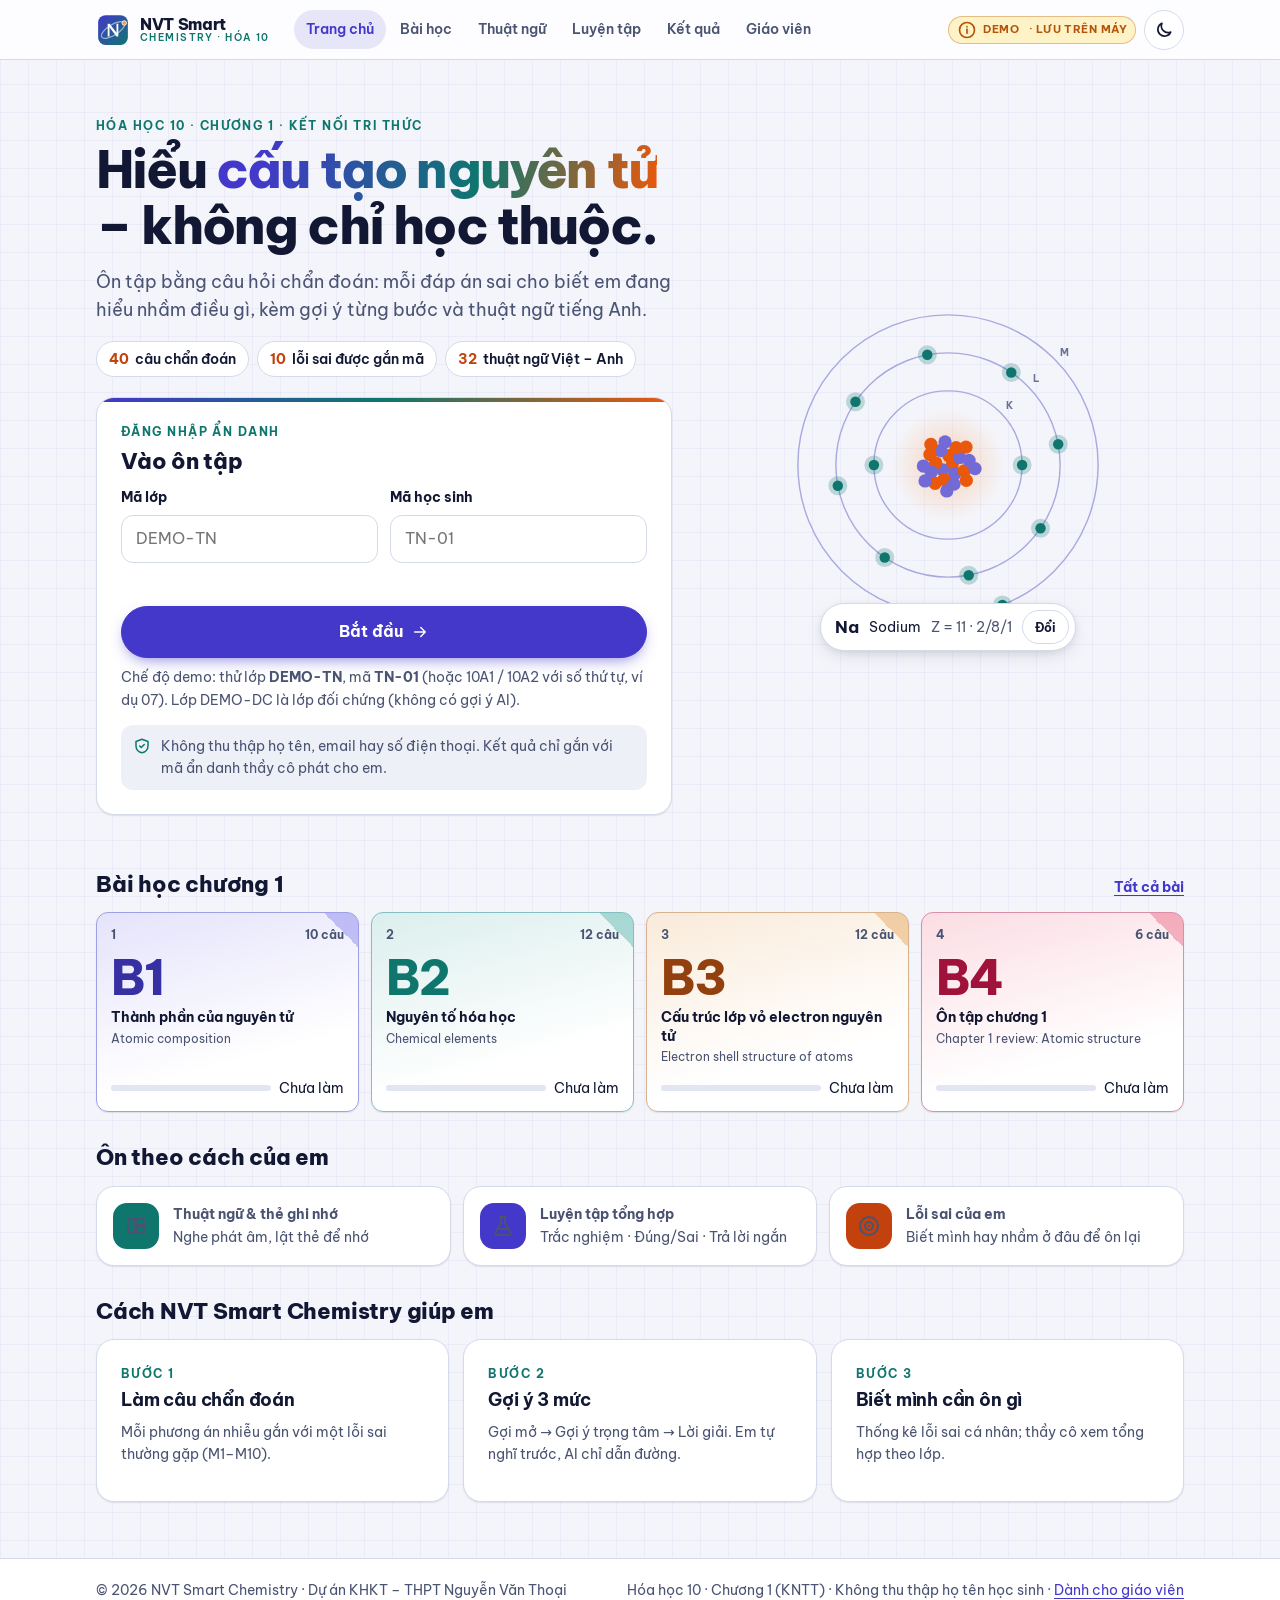
==== web/index.html @ c44a18d3 "Khởi tạo dự án NVT Smart Chemistry - Kế hoạch nghiên cứu KHKT (Markdown + Word) - Tài liệu quản lý d" ====
<!doctype html>
<html lang="vi">
<head>
  <meta charset="utf-8">
  <meta name="viewport" content="width=device-width, initial-scale=1, viewport-fit=cover">
  <title>NVT Smart Chemistry – Ôn tập Hóa 10: Cấu tạo nguyên tử</title>
  <meta name="description" content="Ôn tập Hóa học 10, Chương 1 Cấu tạo nguyên tử (KNTT) với câu hỏi chẩn đoán lỗi sai, thuật ngữ Việt–Anh và gợi ý AI 3 mức.">
  <meta name="theme-color" content="#4338CA">
  <link rel="icon" href="assets/favicon.svg" type="image/svg+xml">
  <link rel="preconnect" href="https://fonts.googleapis.com">
  <link rel="preconnect" href="https://fonts.gstatic.com" crossorigin>
  <link rel="stylesheet" href="https://fonts.googleapis.com/css2?family=Be+Vietnam+Pro:ital,wght@0,400;0,500;0,600;0,700;0,800;1,400&display=swap">
  <link rel="stylesheet" href="css/style.css">
  <script>try{var t=localStorage.getItem('nvt.theme');if(t==='light'||t==='dark')document.documentElement.dataset.theme=t}catch(e){}</script>
  <script type="module" src="js/pages/home.js"></script>
</head>
<body>
  <main id="main" tabindex="-1">
    <div class="container" id="app" aria-live="polite">
      <div class="skeleton" aria-hidden="true"></div>
    </div>
  </main>
  <noscript><div class="container"><p>Trang web cần bật JavaScript để hoạt động.</p></div></noscript>
</body>
</html>
---- web/css/style.css ----
/* =========================================================
   NVT Smart Chemistry — design system (tokens + components)
   Mobile-first. Light + dark (prefers-color-scheme + manual toggle).
   Xem docs/design/DESIGN_SYSTEM.md
   ========================================================= */

/* ---------- 1. Tokens ---------- */
:root {
  color-scheme: light;
  /* neutrals */
  --bg: #F4F5FB;
  --bg-grid: rgba(67, 56, 202, 0.05);
  --surface: #FFFFFF;
  --surface-2: #EEF0F8;
  --surface-3: #E2E6F3;
  --border: #D5DAEA;
  --text: #121833;
  --text-muted: #4A5372;
  --text-faint: #6B7391;

  /* brand */
  --primary: #4338CA;        /* indigo – nút chính */
  --primary-hover: #3730A3;
  --on-primary: #FFFFFF;
  --link: #4338CA;
  --teal: #0F766E;           /* phụ – khoa học, “phòng thí nghiệm” */
  --teal-soft: #CCFBF1;
  --accent: #EA580C;         /* điểm nhấn ấm – trang trí */
  --accent-ink: #C2410C;
  --accent-soft: #FFEDD5;

  /* semantic */
  --success: #15803D;
  --success-soft: #DCFCE7;
  --error: #B42318;
  --error-soft: #FEE4E2;
  --warning: #B45309;
  --warning-soft: #FEF3C7;

  /* lesson "groups" (giống nhóm nguyên tố trong bảng tuần hoàn) */
  --g-B1: #4F46E5; --g-B1-ink: #3730A3;
  --g-B2: #0D9488; --g-B2-ink: #0F766E;
  --g-B3: #D97706; --g-B3-ink: #92400E;
  --g-B4: #E11D48; --g-B4-ink: #9F1239;

  /* misconception badge lightness (hue đặt theo từng mã) */
  --mb-ink-l: 28%;  --mb-bg-l: 95%;  --mb-bd-l: 78%;  --mb-sat: 70%;

  /* shape + depth */
  --r-sm: 8px; --r-md: 12px; --r-lg: 18px; --r-xl: 26px;
  --shadow-1: 0 1px 2px rgba(18, 24, 51, .06), 0 1px 1px rgba(18, 24, 51, .04);
  --shadow-2: 0 6px 20px -6px rgba(18, 24, 51, .18), 0 2px 6px rgba(18, 24, 51, .06);
  --shadow-3: 0 18px 50px -12px rgba(30, 27, 110, .30);
  --focus: 0 0 0 3px var(--surface), 0 0 0 5px #6366F1;

  /* type */
  --font: "Be Vietnam Pro", system-ui, -apple-system, "Segoe UI", Roboto, sans-serif;
  --fs-xs: .75rem; --fs-sm: .875rem; --fs-md: 1rem; --fs-lg: 1.125rem;
  --fs-xl: 1.375rem; --fs-2xl: 1.75rem; --fs-3xl: clamp(2rem, 6vw, 3.25rem);

  --ease: cubic-bezier(.2, .8, .2, 1);
  --header-h: 60px;
  --tabbar-h: 64px;
}

/* dark tokens: áp dụng khi hệ điều hành ở chế độ tối (trừ khi người dùng chọn sáng) */
@media (prefers-color-scheme: dark) {
  :root:not([data-theme="light"]) {
    color-scheme: dark;
    --bg: #0A0F1F; --bg-grid: rgba(165, 180, 252, 0.045);
    --surface: #121A30; --surface-2: #1A2340; --surface-3: #243052; --border: #2C3860;
    --text: #E8EBF7; --text-muted: #A7B0CC; --text-faint: #8891AF;
    --primary: #4F46E5; --primary-hover: #6366F1; --on-primary: #FFFFFF; --link: #A5B4FC;
    --teal: #2DD4BF; --teal-soft: #113A3A;
    --accent: #FB923C; --accent-ink: #FDBA74; --accent-soft: #3A2414;
    --success: #4ADE80; --success-soft: #0F2E1C;
    --error: #F87171; --error-soft: #3B1518;
    --warning: #FBBF24; --warning-soft: #33270B;
    --g-B1: #818CF8; --g-B1-ink: #C7D2FE;
    --g-B2: #2DD4BF; --g-B2-ink: #99F6E4;
    --g-B3: #FBBF24; --g-B3-ink: #FDE68A;
    --g-B4: #FB7185; --g-B4-ink: #FECDD3;
    --mb-ink-l: 80%; --mb-bg-l: 17%; --mb-bd-l: 38%; --mb-sat: 60%;
    --shadow-1: 0 1px 2px rgba(0, 0, 0, .4);
    --shadow-2: 0 8px 24px -8px rgba(0, 0, 0, .6);
    --shadow-3: 0 20px 60px -16px rgba(0, 0, 0, .7);
    --focus: 0 0 0 3px var(--bg), 0 0 0 5px #A5B4FC;
  }
}
:root[data-theme="dark"] {
  color-scheme: dark;
  --bg: #0A0F1F; --bg-grid: rgba(165, 180, 252, 0.045);
  --surface: #121A30; --surface-2: #1A2340; --surface-3: #243052; --border: #2C3860;
  --text: #E8EBF7; --text-muted: #A7B0CC; --text-faint: #8891AF;
  --primary: #4F46E5; --primary-hover: #6366F1; --on-primary: #FFFFFF; --link: #A5B4FC;
  --teal: #2DD4BF; --teal-soft: #113A3A;
  --accent: #FB923C; --accent-ink: #FDBA74; --accent-soft: #3A2414;
  --success: #4ADE80; --success-soft: #0F2E1C;
  --error: #F87171; --error-soft: #3B1518;
  --warning: #FBBF24; --warning-soft: #33270B;
  --g-B1: #818CF8; --g-B1-ink: #C7D2FE;
  --g-B2: #2DD4BF; --g-B2-ink: #99F6E4;
  --g-B3: #FBBF24; --g-B3-ink: #FDE68A;
  --g-B4: #FB7185; --g-B4-ink: #FECDD3;
  --mb-ink-l: 80%; --mb-bg-l: 17%; --mb-bd-l: 38%; --mb-sat: 60%;
  --shadow-1: 0 1px 2px rgba(0, 0, 0, .4);
  --shadow-2: 0 8px 24px -8px rgba(0, 0, 0, .6);
  --shadow-3: 0 20px 60px -16px rgba(0, 0, 0, .7);
  --focus: 0 0 0 3px var(--bg), 0 0 0 5px #A5B4FC;
}

/* ---------- 2. Base ---------- */
*, *::before, *::after { box-sizing: border-box; }
html { -webkit-text-size-adjust: 100%; scroll-behavior: smooth; }
body {
  margin: 0; font-family: var(--font); font-size: var(--fs-md); line-height: 1.6;
  color: var(--text); background-color: var(--bg);
  background-image:
    linear-gradient(var(--bg-grid) 1px, transparent 1px),
    linear-gradient(90deg, var(--bg-grid) 1px, transparent 1px);
  background-size: 28px 28px;
  min-height: 100vh; display: flex; flex-direction: column;
  padding-bottom: calc(var(--tabbar-h) + env(safe-area-inset-bottom));
}
@media (min-width: 1024px) { body { padding-bottom: 0; } }
img, svg { max-width: 100%; }
.ic { width: 20px; height: 20px; flex: none; vertical-align: -4px; }
.card-title > .ic { color: var(--g-ink, var(--teal)); width: 24px; height: 24px; }
.badge .ic { width: 14px; height: 14px; vertical-align: -2px; }
a { color: var(--link); text-underline-offset: 3px; }
h1, h2, h3, h4 { line-height: 1.25; margin: 0 0 .5em; letter-spacing: -.01em; }
h1 { font-size: var(--fs-2xl); font-weight: 800; }
h2 { font-size: var(--fs-xl); font-weight: 750; }
h3 { font-size: var(--fs-lg); font-weight: 700; }
p { margin: 0 0 .8em; }
small, .small { font-size: var(--fs-sm); }
.muted { color: var(--text-muted); }
.num, .tabular { font-variant-numeric: tabular-nums; }
:focus { outline: none; }
:focus-visible { box-shadow: var(--focus); border-radius: var(--r-sm); }
.sr-only { position: absolute !important; width: 1px; height: 1px; padding: 0; margin: -1px; overflow: hidden; clip: rect(0 0 0 0); white-space: nowrap; border: 0; }
.skip-link { position: absolute; left: 12px; top: -60px; z-index: 100; background: var(--primary); color: var(--on-primary); padding: 8px 14px; border-radius: var(--r-sm); }
.skip-link:focus { top: 10px; }
sup, sub { line-height: 0; font-size: .72em; }

.container { width: 100%; max-width: 1120px; margin: 0 auto; padding: 0 16px; }
main { flex: 1; padding: 20px 0 40px; }
@media (min-width: 860px) { main { padding: 32px 0 56px; } }
.stack > * + * { margin-top: 16px; }
.row { display: flex; gap: 12px; flex-wrap: wrap; align-items: center; }
.spacer { flex: 1; }
.grid { display: grid; gap: 14px; }
.grid-2 { grid-template-columns: 1fr; }
@media (min-width: 720px) { .grid-2 { grid-template-columns: 1fr 1fr; } }

/* ---------- 3. Header / nav ---------- */
.site-header {
  position: sticky; top: 0; z-index: 40; height: var(--header-h);
  background: color-mix(in srgb, var(--surface) 82%, transparent);
  backdrop-filter: saturate(1.4) blur(12px); -webkit-backdrop-filter: saturate(1.4) blur(12px);
  border-bottom: 1px solid var(--border);
}
.site-header .container { height: 100%; display: flex; align-items: center; gap: 12px; }
.brand { display: flex; align-items: center; gap: 10px; text-decoration: none; color: var(--text); font-weight: 800; letter-spacing: -.02em; }
.brand svg { width: 34px; height: 34px; flex: none; }
.brand__name { font-size: 1.02rem; line-height: 1.05; }
.brand__name span { display: block; font-size: .64rem; font-weight: 600; letter-spacing: .14em; text-transform: uppercase; color: var(--teal); }
.nav-desktop { display: none; gap: 2px; margin-left: 12px; }
.nav-desktop a { text-decoration: none; color: var(--text-muted); font-weight: 600; font-size: var(--fs-sm); padding: 8px 12px; border-radius: 999px; }
.nav-desktop a:hover { color: var(--text); background: var(--surface-2); }
.nav-desktop a[aria-current="page"] { color: var(--primary); background: color-mix(in srgb, var(--primary) 12%, transparent); }
:root[data-theme="dark"] .nav-desktop a[aria-current="page"] { color: var(--link); }
@media (prefers-color-scheme: dark) { :root:not([data-theme="light"]) .nav-desktop a[aria-current="page"] { color: var(--link); } }
@media (min-width: 1024px) { .nav-desktop { display: flex; } }
.nav-desktop a, .user-pill, .brand__name { white-space: nowrap; }
.header-actions { margin-left: auto; display: flex; align-items: center; gap: 8px; }
.user-pill { display: inline-flex; align-items: center; gap: 6px; font-size: var(--fs-sm); font-weight: 700; padding: 4px 4px 4px 12px; border-radius: 999px; background: var(--surface-2); border: 1px solid var(--border); font-variant-numeric: tabular-nums; }
.user-pill button { border: 0; background: var(--surface); color: var(--text-muted); border-radius: 999px; padding: 4px 10px; font: inherit; font-weight: 600; font-size: var(--fs-xs); cursor: pointer; }
.user-pill button:hover { color: var(--error); }
.icon-btn { width: 40px; height: 40px; display: inline-grid; place-items: center; border-radius: 999px; border: 1px solid var(--border); background: var(--surface); color: var(--text); cursor: pointer; }
.icon-btn:hover { background: var(--surface-2); }
.icon-btn svg { width: 20px; height: 20px; }

.tabbar {
  position: fixed; left: 0; right: 0; bottom: 0; z-index: 40;
  height: calc(var(--tabbar-h) + env(safe-area-inset-bottom)); padding-bottom: env(safe-area-inset-bottom);
  display: grid; grid-template-columns: repeat(5, 1fr);
  background: color-mix(in srgb, var(--surface) 92%, transparent);
  backdrop-filter: blur(12px); -webkit-backdrop-filter: blur(12px);
  border-top: 1px solid var(--border);
}
.tabbar a { display: flex; flex-direction: column; align-items: center; justify-content: center; gap: 2px; text-decoration: none; color: var(--text-muted); font-size: .68rem; font-weight: 600; }
.tabbar a svg { width: 22px; height: 22px; }
.tabbar a[aria-current="page"] { color: var(--link); }
.tabbar a[aria-current="page"] svg { transform: translateY(-1px); }
@media (min-width: 1024px) { .tabbar { display: none; } }

.demo-ribbon { display: inline-flex; align-items: center; gap: 6px; font-size: .7rem; font-weight: 700; letter-spacing: .04em; text-transform: uppercase; color: var(--warning); background: var(--warning-soft); border: 1px solid color-mix(in srgb, var(--warning) 35%, transparent); padding: 3px 8px; border-radius: 999px; white-space: nowrap; }
@media (max-width: 480px) { .demo-ribbon .long { display: none; } }
@media (max-width: 420px) { .brand__name { display: none; } .header-actions { gap: 6px; } }

.site-footer { border-top: 1px solid var(--border); padding: 20px 0; color: var(--text-muted); font-size: var(--fs-sm); background: var(--surface); }
.site-footer .container { display: flex; flex-wrap: wrap; gap: 8px 20px; justify-content: space-between; }

/* ---------- 4. Buttons, inputs ---------- */
.btn {
  --btn-bg: var(--surface); --btn-fg: var(--text); --btn-bd: var(--border);
  display: inline-flex; align-items: center; justify-content: center; gap: 8px;
  min-height: 44px; padding: 10px 18px; border-radius: 999px; border: 1.5px solid var(--btn-bd);
  background: var(--btn-bg); color: var(--btn-fg); font: inherit; font-weight: 700; font-size: var(--fs-sm);
  text-decoration: none; cursor: pointer; transition: transform .15s var(--ease), background .15s, box-shadow .15s;
  white-space: nowrap;
}
.btn:hover { background: var(--surface-2); }
.btn:active { transform: translateY(1px) scale(.99); }
.btn[disabled], .btn[aria-disabled="true"] { opacity: .5; cursor: not-allowed; transform: none; }
.btn svg { width: 18px; height: 18px; }
.btn-primary { --btn-bg: var(--primary); --btn-fg: var(--on-primary); --btn-bd: var(--primary); box-shadow: 0 6px 16px -6px color-mix(in srgb, var(--primary) 70%, transparent); }
.btn-primary:hover { background: var(--primary-hover); border-color: var(--primary-hover); }
.btn-ghost { --btn-bg: transparent; --btn-bd: transparent; color: var(--link); }
.btn-ghost:hover { background: var(--surface-2); }
.btn-lg { min-height: 52px; padding: 12px 24px; font-size: var(--fs-md); }
.btn-sm { min-height: 34px; padding: 6px 12px; font-size: var(--fs-xs); }
.btn-block { width: 100%; }

.field { display: flex; flex-direction: column; gap: 6px; }
.field label { font-weight: 700; font-size: var(--fs-sm); }
.field .hint { font-size: var(--fs-xs); color: var(--text-muted); }
.input, select.input {
  min-height: 48px; padding: 10px 14px; border-radius: var(--r-md); border: 1.5px solid var(--border);
  background: var(--surface); color: var(--text); font: inherit; font-size: var(--fs-md); width: 100%;
  transition: border-color .15s, box-shadow .15s;
}
.input:focus-visible { border-color: #6366F1; box-shadow: 0 0 0 4px color-mix(in srgb, #6366F1 22%, transparent); border-radius: var(--r-md); }
.input[aria-invalid="true"] { border-color: var(--error); }
.form-error { color: var(--error); font-size: var(--fs-sm); font-weight: 600; min-height: 1.4em; margin: 0; }

/* ---------- 5. Cards, chips, badges ---------- */
.card { background: var(--surface); border: 1px solid var(--border); border-radius: var(--r-lg); padding: 18px; box-shadow: var(--shadow-1); }
@media (min-width: 720px) { .card { padding: 24px; } }
.card-title { display: flex; align-items: center; gap: 10px; margin-bottom: 12px; }
.card-title h2, .card-title h3 { margin: 0; }
.eyebrow { font-size: var(--fs-xs); font-weight: 700; letter-spacing: .12em; text-transform: uppercase; color: var(--teal); margin: 0 0 6px; }
.section-head { display: flex; align-items: end; gap: 12px; margin: 32px 0 14px; flex-wrap: wrap; }
.section-head h2 { margin: 0; }
.section-head .spacer + a { font-weight: 700; font-size: var(--fs-sm); }

.badge { display: inline-flex; align-items: center; gap: 4px; font-size: var(--fs-xs); font-weight: 700; padding: 3px 9px; border-radius: 999px; background: var(--surface-2); color: var(--text-muted); border: 1px solid var(--border); white-space: nowrap; line-height: 1.4; }
.badge-unreviewed { background: var(--warning-soft); color: var(--warning); border-color: color-mix(in srgb, var(--warning) 40%, transparent); }
.badge-demo { background: var(--warning-soft); color: var(--warning); border-color: color-mix(in srgb, var(--warning) 40%, transparent); }
.badge-ai { background: var(--accent-soft); color: var(--accent-ink); border-color: color-mix(in srgb, var(--accent) 35%, transparent); }
.badge-level { background: var(--teal-soft); color: var(--teal); border-color: color-mix(in srgb, var(--teal) 35%, transparent); }
:root[data-theme="dark"] .badge-level { color: var(--teal); }

/* English term chip */
.term-chip {
  display: inline-flex; align-items: center; gap: 6px; vertical-align: baseline;
  font: inherit; font-size: .88em; font-weight: 600; line-height: 1.3;
  padding: 2px 10px 2px 4px; margin: 2px 2px; border-radius: 999px; cursor: pointer;
  color: var(--text); background: var(--surface); border: 1.5px solid color-mix(in srgb, var(--teal) 45%, var(--border));
  transition: background .15s, transform .15s var(--ease);
}
.term-chip::before { content: "EN"; font-size: .62rem; font-weight: 800; letter-spacing: .06em; color: var(--surface); background: var(--teal); border-radius: 999px; padding: 2px 6px; }
.term-chip:hover { background: var(--teal-soft); transform: translateY(-1px); }
.term-chip[aria-expanded="true"] { background: var(--teal-soft); }
.term-row { display: flex; flex-wrap: wrap; gap: 4px; margin-top: 8px; }

/* term popover */
.popover {
  position: absolute; z-index: 60; width: min(340px, calc(100vw - 32px));
  background: var(--surface); color: var(--text); border: 1px solid var(--border); border-radius: var(--r-lg);
  box-shadow: var(--shadow-3); padding: 16px; animation: pop-in .18s var(--ease);
}
.popover__head { display: flex; align-items: flex-start; gap: 12px; }
.popover__sym { flex: none; width: 52px; height: 52px; border-radius: 10px; display: grid; place-items: center; font-weight: 800; font-size: 1.3rem; color: var(--g-ink, var(--teal)); background: color-mix(in srgb, var(--g, var(--teal)) 14%, var(--surface)); border: 1.5px solid color-mix(in srgb, var(--g, var(--teal)) 45%, transparent); }
.popover__en { font-size: var(--fs-lg); font-weight: 800; margin: 0; line-height: 1.2; }
.popover__ipa { color: var(--text-muted); font-size: var(--fs-sm); font-family: "Segoe UI", "Lucida Sans Unicode", "DejaVu Sans", var(--font); }
.popover__vi { font-weight: 700; color: var(--teal); }
.popover__def { font-size: var(--fs-sm); margin: 10px 0 6px; }
.popover__ex { font-size: var(--fs-sm); color: var(--text-muted); border-left: 3px solid var(--teal); padding-left: 10px; margin: 8px 0 0; }
.popover__close { position: absolute; top: 8px; right: 8px; }
.speak-row { display: flex; gap: 6px; margin-top: 12px; flex-wrap: wrap; }
@keyframes pop-in { from { opacity: 0; transform: translateY(4px) scale(.98); } }

/* misconception badge — màu theo mã (hue) */
.mbadge {
  --h: 230;
  display: inline-flex; align-items: center; gap: 6px; font-size: var(--fs-xs); font-weight: 700; line-height: 1.3;
  padding: 3px 10px 3px 3px; border-radius: 999px;
  color: hsl(var(--h) var(--mb-sat) var(--mb-ink-l));
  background: hsl(var(--h) var(--mb-sat) var(--mb-bg-l));
  border: 1.5px solid hsl(var(--h) var(--mb-sat) var(--mb-bd-l));
}
.mbadge__code { display: inline-grid; place-items: center; min-width: 30px; height: 22px; padding: 0 6px; border-radius: 999px; color: #fff; background: hsl(var(--h) 65% 38%); font-variant-numeric: tabular-nums; }
.mbadge--lg { font-size: var(--fs-sm); padding: 4px 12px 4px 4px; }

/* ---------- 6. Element tile (signature) ---------- */
.tile-grid { display: grid; gap: 12px; grid-template-columns: repeat(2, minmax(0, 1fr)); }
@media (min-width: 600px) { .tile-grid { grid-template-columns: repeat(3, minmax(0, 1fr)); } }
@media (min-width: 900px) { .tile-grid { grid-template-columns: repeat(4, minmax(0, 1fr)); } }
.tile-grid--terms { grid-template-columns: repeat(2, minmax(0, 1fr)); }
@media (min-width: 560px) { .tile-grid--terms { grid-template-columns: repeat(3, minmax(0, 1fr)); } }
@media (min-width: 800px) { .tile-grid--terms { grid-template-columns: repeat(4, minmax(0, 1fr)); } }
@media (min-width: 1040px) { .tile-grid--terms { grid-template-columns: repeat(5, minmax(0, 1fr)); } }

.etile {
  --g: var(--g-B1); --g-ink: var(--g-B1-ink);
  position: relative; display: flex; flex-direction: column; min-height: 168px; padding: 12px 14px;
  border-radius: var(--r-md); text-decoration: none; color: var(--text); text-align: left;
  background: linear-gradient(165deg, color-mix(in srgb, var(--g) 15%, var(--surface)) 0%, var(--surface) 70%);
  border: 1.5px solid color-mix(in srgb, var(--g) 40%, var(--border));
  box-shadow: var(--shadow-1); font: inherit; cursor: pointer; overflow: hidden;
  transition: transform .2s var(--ease), box-shadow .2s var(--ease), border-color .2s;
}
.etile::after { /* góc gấp kiểu thẻ nguyên tố */
  content: ""; position: absolute; right: 0; top: 0; width: 34px; height: 34px;
  background: linear-gradient(225deg, color-mix(in srgb, var(--g) 30%, transparent) 50%, transparent 50%);
}
.etile:hover { transform: translateY(-3px); box-shadow: var(--shadow-2); border-color: var(--g); }
.etile__top { display: flex; justify-content: space-between; align-items: baseline; font-size: var(--fs-xs); font-weight: 700; color: var(--text-muted); font-variant-numeric: tabular-nums; position: relative; z-index: 1; }
.etile__sym { font-size: 2.6rem; font-weight: 800; letter-spacing: -.04em; line-height: 1; margin: 10px 0 6px; color: var(--g-ink); }
.etile__name { font-weight: 700; line-height: 1.3; font-size: var(--fs-sm); }
.etile__sub { font-size: var(--fs-xs); color: var(--text-muted); margin-top: 2px; }
.etile__foot { margin-top: auto; padding-top: 10px; display: flex; align-items: center; gap: 8px; }
.etile--lesson { min-height: 200px; }
.etile--lesson .etile__sym { font-size: 3rem; }
.etile--term { min-height: 150px; }
.etile--term .etile__sym { font-size: 2.1rem; }
.etile--locked { opacity: .6; }
.etile[data-lesson="B1"] { --g: var(--g-B1); --g-ink: var(--g-B1-ink); }
.etile[data-lesson="B2"], [data-lesson="B2"] { --g: var(--g-B2); --g-ink: var(--g-B2-ink); }
.etile[data-lesson="B3"], [data-lesson="B3"] { --g: var(--g-B3); --g-ink: var(--g-B3-ink); }
.etile[data-lesson="B4"], [data-lesson="B4"] { --g: var(--g-B4); --g-ink: var(--g-B4-ink); }
[data-lesson="B1"] { --g: var(--g-B1); --g-ink: var(--g-B1-ink); }
.mini-bar { flex: 1; height: 6px; border-radius: 99px; background: var(--surface-3); overflow: hidden; }
.mini-bar > i { display: block; height: 100%; background: var(--g, var(--primary)); border-radius: inherit; transition: width .6s var(--ease); }

/* ---------- 7. Progress ring ---------- */
.ring { --size: 56px; --stroke: 6; position: relative; width: var(--size); height: var(--size); flex: none; }
.ring svg { width: 100%; height: 100%; transform: rotate(-90deg); }
.ring .ring__track { stroke: var(--surface-3); }
.ring .ring__val { stroke: var(--g, var(--primary)); stroke-linecap: round; transition: stroke-dashoffset .9s var(--ease); }
.ring__label { position: absolute; inset: 0; display: grid; place-items: center; font-weight: 800; font-size: calc(var(--size) * .24); font-variant-numeric: tabular-nums; }
.ring--lg { --size: 132px; }
.ring--lg .ring__label { font-size: 1.8rem; }

/* ---------- 8. Hero + atom ---------- */
.hero { display: grid; gap: 24px; align-items: center; padding: 8px 0 8px; }
.hero > * { min-width: 0; } /* không để nội dung dài kéo giãn cột lưới gây tràn ngang trên điện thoại */
@media (max-width: 480px) { .btn { white-space: normal; text-align: center; } }
@media (min-width: 900px) { .hero { grid-template-columns: 1.1fr .9fr; gap: 40px; padding: 24px 0; } }
.hero h1 { font-size: var(--fs-3xl); line-height: 1.08; letter-spacing: -.035em; margin-bottom: 14px; }
.hero h1 .grad { background: linear-gradient(100deg, var(--primary) 10%, var(--teal) 60%, var(--accent) 100%); -webkit-background-clip: text; background-clip: text; color: transparent; }
:root[data-theme="dark"] .hero h1 .grad { background-image: linear-gradient(100deg, #A5B4FC 10%, #5EEAD4 60%, #FDBA74 100%); }
@media (prefers-color-scheme: dark) { :root:not([data-theme="light"]) .hero h1 .grad { background-image: linear-gradient(100deg, #A5B4FC 10%, #5EEAD4 60%, #FDBA74 100%); } }
.hero__lead { font-size: var(--fs-lg); color: var(--text-muted); max-width: 36em; }
.hero__pills { display: flex; flex-wrap: wrap; gap: 8px; margin: 16px 0 20px; }
.hero__pill { display: inline-flex; align-items: center; gap: 6px; font-size: var(--fs-sm); font-weight: 600; padding: 6px 12px; border-radius: 999px; background: var(--surface); border: 1px solid var(--border); }
.hero__pill b { color: var(--accent-ink); }

.atom-stage { position: relative; display: grid; place-items: center; }
.atom-svg { width: min(100%, 380px); height: auto; overflow: visible; cursor: pointer; }
.atom-svg .shell { fill: none; stroke: color-mix(in srgb, var(--primary) 30%, var(--border)); stroke-width: 1.5; }
.atom-svg .shell-label { fill: var(--text-faint); font-size: 10px; font-weight: 700; font-family: var(--font); }
.atom-svg .electron { fill: var(--teal); }
.atom-svg .electron-glow { fill: var(--teal); opacity: .25; }
.atom-svg .proton { fill: var(--accent); }
.atom-svg .neutron { fill: color-mix(in srgb, var(--primary) 75%, var(--surface)); }
.atom-svg .halo { fill: url(#atomHalo); }
.atom-svg .spin { transform-box: view-box; transform-origin: 200px 200px; animation: spin linear infinite; }
.atom-svg .nucleus { transform-box: view-box; transform-origin: 200px 200px; animation: breathe 3.2s ease-in-out infinite; }
@keyframes spin { to { transform: rotate(360deg); } }
@keyframes breathe { 50% { transform: scale(1.06); } }
.atom-caption { position: absolute; bottom: 4px; left: 50%; transform: translateX(-50%); display: flex; gap: 10px; align-items: center; background: var(--surface); border: 1px solid var(--border); border-radius: 999px; padding: 6px 6px 6px 14px; box-shadow: var(--shadow-2); font-size: var(--fs-sm); white-space: nowrap; }
.atom-caption b { font-size: 1.05rem; }
.atom-caption .num { color: var(--text-muted); }

/* login card */
.login-card { position: relative; overflow: hidden; }
.login-card::before { content: ""; position: absolute; inset: 0 0 auto 0; height: 4px; background: linear-gradient(90deg, var(--primary), var(--teal), var(--accent)); }
.login-grid { display: grid; gap: 12px; grid-template-columns: 1fr 1fr; }
.login-grid .btn { grid-column: 1 / -1; }
.privacy-note { display: flex; gap: 10px; align-items: flex-start; font-size: var(--fs-sm); color: var(--text-muted); background: var(--surface-2); border-radius: var(--r-md); padding: 10px 12px; margin-top: 14px; }
.privacy-note svg { flex: none; width: 18px; height: 18px; color: var(--teal); margin-top: 2px; }

.quick-links { display: grid; gap: 12px; grid-template-columns: 1fr; }
@media (min-width: 640px) { .quick-links { grid-template-columns: repeat(3, 1fr); } }
.qlink { display: flex; gap: 14px; align-items: center; padding: 16px; border-radius: var(--r-lg); background: var(--surface); border: 1px solid var(--border); text-decoration: none; color: var(--text); box-shadow: var(--shadow-1); transition: transform .2s var(--ease), box-shadow .2s; }
.qlink:hover { transform: translateY(-2px); box-shadow: var(--shadow-2); }
.qlink__icon { width: 46px; height: 46px; border-radius: 14px; display: grid; place-items: center; flex: none; color: #fff; }
.qlink__icon svg { width: 24px; height: 24px; }
.qlink b { display: block; }
.qlink span { font-size: var(--fs-sm); color: var(--text-muted); }

/* ---------- 9. Lesson page ---------- */
.lesson-hero { display: flex; gap: 18px; align-items: center; margin-bottom: 20px; }
.lesson-hero .etile { width: 112px; min-height: 120px; flex: none; cursor: default; }
.lesson-hero .etile:hover { transform: none; }
.lesson-hero .etile .etile__sym { font-size: 2.4rem; margin: 6px 0 0; }
.lesson-hero h1 { margin: 0 0 6px; }
.summary-list { list-style: none; margin: 0; padding: 0; display: grid; gap: 10px; }
.summary-list li { position: relative; padding-left: 30px; }
.summary-list li::before { content: ""; position: absolute; left: 4px; top: .45em; width: 12px; height: 12px; border-radius: 50%; border: 3px solid var(--g, var(--teal)); }
.md p:last-child { margin-bottom: 0; }
.md ul, .md ol { padding-left: 1.3em; margin: 0 0 .8em; }
.md code { font-family: ui-monospace, "Cascadia Code", Consolas, monospace; font-size: .9em; background: var(--surface-2); padding: 1px 6px; border-radius: 6px; }
.md .table-wrap { margin: 0 0 .9em; border: 1px solid var(--border); border-radius: var(--r-md); }
.md-table th, .md-table td { padding: 8px 10px; }
.md-table thead th { background: var(--surface-2); }
.md-table tbody tr:last-child td { border-bottom: 0; }
.md h4 { font-size: var(--fs-md); margin: 1em 0 .4em; }
.formula-grid { display: grid; gap: 10px; grid-template-columns: repeat(auto-fill, minmax(230px, 1fr)); }
.formula { font-size: 1.05rem; font-weight: 700; text-align: center; padding: 18px 12px; border-radius: var(--r-md); background: var(--surface-2); border: 1.5px dashed color-mix(in srgb, var(--g, var(--primary)) 50%, var(--border)); font-variant-numeric: tabular-nums; }
.lesson-section + .lesson-section { margin-top: 14px; }
.mis-card { border-left: 4px solid hsl(var(--h) 65% 45%); }
.mis-compare { display: grid; gap: 8px; grid-template-columns: 1fr; margin-top: 10px; font-size: var(--fs-sm); }
@media (min-width: 640px) { .mis-compare { grid-template-columns: 1fr 1fr; } }
.mis-compare > div { padding: 10px 12px; border-radius: var(--r-sm); }
.mis-compare .wrong { background: var(--error-soft); }
.mis-compare .right { background: var(--success-soft); }
.mis-compare b { display: block; font-size: var(--fs-xs); text-transform: uppercase; letter-spacing: .06em; }
.mis-compare .wrong b { color: var(--error); }
.mis-compare .right b { color: var(--success); }
.cta-bar { position: sticky; bottom: calc(var(--tabbar-h) + 12px); z-index: 20; display: flex; justify-content: center; margin-top: 24px; }
@media (min-width: 1024px) { .cta-bar { bottom: 16px; } }
.cta-bar .btn { box-shadow: var(--shadow-3); }
.pager { display: flex; justify-content: space-between; gap: 12px; margin-top: 24px; }

/* ---------- 10. Terms ---------- */
.toolbar { display: flex; flex-wrap: wrap; gap: 10px; align-items: center; margin-bottom: 16px; }
.search { position: relative; flex: 1 1 260px; }
.search svg { position: absolute; left: 14px; top: 50%; transform: translateY(-50%); width: 18px; height: 18px; color: var(--text-faint); pointer-events: none; }
.search .input { padding-left: 42px; }
.seg { display: inline-flex; padding: 4px; gap: 4px; border-radius: 999px; background: var(--surface-2); border: 1px solid var(--border); }
.seg { max-width: 100%; overflow-x: auto; scrollbar-width: none; }
.seg button, .seg a { white-space: nowrap; border: 0; background: transparent; font: inherit; font-size: var(--fs-sm); font-weight: 700; color: var(--text-muted); padding: 6px 14px; border-radius: 999px; cursor: pointer; text-decoration: none; min-height: 34px; }
.seg [aria-pressed="true"], .seg [aria-selected="true"], .seg [aria-current="true"] { background: var(--surface); color: var(--text); box-shadow: var(--shadow-1); }
.filter-chips { display: flex; gap: 6px; flex-wrap: wrap; }
.fchip { border: 1.5px solid var(--border); background: var(--surface); color: var(--text-muted); font: inherit; font-size: var(--fs-sm); font-weight: 700; padding: 6px 14px; border-radius: 999px; cursor: pointer; min-height: 36px; }
.fchip[aria-pressed="true"] { color: var(--g-ink, var(--primary)); border-color: var(--g, var(--primary)); background: color-mix(in srgb, var(--g, var(--primary)) 12%, var(--surface)); }

.flash-wrap { max-width: 520px; margin: 0 auto; }
.flashcard { perspective: 1200px; height: 340px; cursor: pointer; }
.flashcard__inner { position: relative; width: 100%; height: 100%; transition: transform .6s var(--ease); transform-style: preserve-3d; }
.flashcard.is-flipped .flashcard__inner { transform: rotateY(180deg); }
.flashcard__face { position: absolute; inset: 0; backface-visibility: hidden; -webkit-backface-visibility: hidden; border-radius: var(--r-xl); padding: 24px; display: flex; flex-direction: column; align-items: center; justify-content: center; text-align: center; border: 1.5px solid color-mix(in srgb, var(--g) 45%, var(--border)); background: linear-gradient(165deg, color-mix(in srgb, var(--g) 16%, var(--surface)), var(--surface) 70%); box-shadow: var(--shadow-2); }
.flashcard__back { transform: rotateY(180deg); }
.flashcard__sym { font-size: 4rem; font-weight: 800; color: var(--g-ink); line-height: 1; letter-spacing: -.04em; }
.flashcard__en { font-size: 1.9rem; font-weight: 800; margin: 12px 0 2px; }
.flashcard__vi { font-size: 1.6rem; font-weight: 800; color: var(--g-ink); }
.flashcard__corner { position: absolute; top: 14px; left: 18px; font-size: var(--fs-xs); font-weight: 700; color: var(--text-muted); font-variant-numeric: tabular-nums; }
.flash-controls { display: flex; justify-content: center; align-items: center; gap: 12px; margin-top: 16px; }

/* ---------- 11. Practice ---------- */
.practice-top { display: flex; align-items: center; gap: 12px; margin-bottom: 14px; flex-wrap: wrap; }
.progress-track { flex: 1 1 200px; height: 10px; border-radius: 99px; background: var(--surface-3); overflow: hidden; }
.progress-track > i { display: block; height: 100%; background: linear-gradient(90deg, var(--g, var(--primary)), var(--teal)); border-radius: inherit; transition: width .5s var(--ease); }
.streak { display: inline-flex; align-items: center; gap: 4px; font-weight: 800; font-variant-numeric: tabular-nums; color: var(--accent-ink); }
.q-card { position: relative; }
.q-meta { display: flex; gap: 6px; flex-wrap: wrap; margin-bottom: 12px; }
.q-stem { font-size: 1.12rem; font-weight: 600; line-height: 1.55; margin-bottom: 16px; }
.options { display: grid; gap: 10px; margin: 0; padding: 0; border: 0; }
.option { position: relative; display: flex; gap: 12px; align-items: flex-start; padding: 12px 14px; border-radius: var(--r-md); border: 1.5px solid var(--border); background: var(--surface); cursor: pointer; transition: border-color .15s, background .15s, transform .15s var(--ease); }
.option:hover { border-color: color-mix(in srgb, var(--primary) 50%, var(--border)); }
.option input { position: absolute; opacity: 0; pointer-events: none; }
.option__key { flex: none; width: 32px; height: 32px; border-radius: 9px; display: grid; place-items: center; font-weight: 800; background: var(--surface-2); color: var(--text-muted); border: 1.5px solid var(--border); transition: all .15s; }
.option__text { padding-top: 4px; }
.option:has(input:checked) { border-color: var(--primary); background: color-mix(in srgb, var(--primary) 7%, var(--surface)); }
.option:has(input:checked) .option__key { background: var(--primary); color: var(--on-primary); border-color: var(--primary); }
.option:has(input:focus-visible) { box-shadow: var(--focus); }
.option.is-correct, .option.is-correct:has(input:checked) { border-color: var(--success); background: var(--success-soft); }
.option.is-correct .option__key, .option.is-correct:has(input:checked) .option__key { background: var(--success); border-color: var(--success); color: var(--surface); }
.option.is-wrong, .option.is-wrong:has(input:checked) { border-color: var(--error); background: var(--error-soft); }
.option.is-wrong .option__key, .option.is-wrong:has(input:checked) .option__key { background: var(--error); border-color: var(--error); color: var(--surface); }
.options.is-locked .option { cursor: default; }
.option .mbadge { margin-top: 6px; }

.tf-list { display: grid; gap: 10px; }
.tf-item { display: grid; grid-template-columns: auto 1fr; gap: 10px 12px; align-items: start; padding: 12px 14px; border-radius: var(--r-md); border: 1.5px solid var(--border); background: var(--surface); }
@media (min-width: 640px) { .tf-item { grid-template-columns: auto 1fr auto; align-items: center; } }
.tf-item .option__key { width: 28px; height: 28px; }
.tf-choices { grid-column: 1 / -1; display: inline-flex; gap: 6px; justify-self: start; }
@media (min-width: 640px) { .tf-choices { grid-column: auto; } }
.tf-choices label { position: relative; }
.tf-choices input { position: absolute; opacity: 0; }
.tf-choices span { display: inline-flex; align-items: center; min-height: 38px; padding: 6px 16px; border-radius: 999px; border: 1.5px solid var(--border); font-weight: 700; font-size: var(--fs-sm); cursor: pointer; background: var(--surface); }
.tf-choices input:checked + span { background: var(--primary); color: var(--on-primary); border-color: var(--primary); }
.tf-choices input:focus-visible + span { box-shadow: var(--focus); }
.tf-item.is-correct { border-color: var(--success); background: var(--success-soft); }
.tf-item.is-wrong { border-color: var(--error); background: var(--error-soft); }
.tf-item .tf-verdict { grid-column: 1 / -1; font-size: var(--fs-sm); font-weight: 600; }

.short-answer { display: flex; gap: 10px; align-items: center; max-width: 360px; }
.short-answer .input { font-size: 1.3rem; font-weight: 700; font-variant-numeric: tabular-nums; }
.short-answer .unit { font-weight: 700; color: var(--text-muted); }
.short-answer.is-correct .input { border-color: var(--success); background: var(--success-soft); }
.short-answer.is-wrong .input { border-color: var(--error); background: var(--error-soft); }

.q-actions { display: flex; gap: 10px; flex-wrap: wrap; margin-top: 18px; align-items: center; }
.kbd { font-family: ui-monospace, Consolas, monospace; font-size: .72rem; border: 1px solid var(--border); border-bottom-width: 2px; border-radius: 5px; padding: 0 5px; color: var(--text-muted); }

.feedback { border-radius: var(--r-lg); padding: 14px 16px; margin-top: 16px; border: 1.5px solid; display: grid; gap: 10px; }
.feedback--ok { border-color: color-mix(in srgb, var(--success) 50%, transparent); background: var(--success-soft); }
.feedback--bad { border-color: color-mix(in srgb, var(--error) 45%, transparent); background: var(--error-soft); }
.feedback--part { border-color: color-mix(in srgb, var(--warning) 45%, transparent); background: var(--warning-soft); }
.feedback__title { display: flex; align-items: center; gap: 10px; font-weight: 800; font-size: var(--fs-lg); margin: 0; }
.feedback--ok .feedback__title { color: var(--success); }
.feedback--bad .feedback__title { color: var(--error); }
.feedback--part .feedback__title { color: var(--warning); }
.feedback__icon { width: 34px; height: 34px; flex: none; }
.feedback__icon circle { fill: currentColor; opacity: .15; }
.feedback__icon path { fill: none; stroke: currentColor; stroke-width: 3; stroke-linecap: round; stroke-linejoin: round; stroke-dasharray: 30; stroke-dashoffset: 30; animation: draw .45s .1s var(--ease) forwards; }
@keyframes draw { to { stroke-dashoffset: 0; } }
.remedy { background: var(--surface); border-radius: var(--r-md); padding: 10px 12px; font-size: var(--fs-sm); }
.remedy p { margin: 6px 0 0; }

/* micro-feedback: đúng → thẻ "nảy" nhẹ + vòng sáng; sai → rung nhẹ */
.pulse-ok { animation: pulse-ok .6s var(--ease); }
@keyframes pulse-ok { 0% { box-shadow: 0 0 0 0 color-mix(in srgb, var(--success) 50%, transparent); transform: scale(1); } 35% { transform: scale(1.012); } 100% { box-shadow: 0 0 0 18px transparent; transform: scale(1); } }
.shake { animation: shake .4s var(--ease); }
@keyframes shake { 20%, 60% { transform: translateX(-5px); } 40%, 80% { transform: translateX(5px); } }
.plus-one { position: absolute; right: 18px; top: 14px; font-weight: 800; color: var(--success); pointer-events: none; animation: float-up 1s var(--ease) forwards; font-variant-numeric: tabular-nums; }
@keyframes float-up { from { opacity: 0; transform: translateY(8px); } 25% { opacity: 1; } to { opacity: 0; transform: translateY(-26px); } }

/* hint ladder */
.ladder { margin-top: 18px; border: 1.5px solid var(--border); border-radius: var(--r-lg); background: var(--surface-2); padding: 14px; }
.ladder__head { display: flex; align-items: center; gap: 8px; flex-wrap: wrap; margin-bottom: 10px; }
.ladder__head h3 { margin: 0; font-size: var(--fs-md); }
.ladder__steps { list-style: none; margin: 0; padding: 0; display: grid; grid-template-columns: repeat(3, 1fr); gap: 6px; counter-reset: step; }
.ladder__step { position: relative; }
.ladder__btn { width: 100%; display: flex; flex-direction: column; align-items: flex-start; gap: 2px; padding: 10px 10px 10px 12px; border-radius: var(--r-md); border: 1.5px solid var(--border); background: var(--surface); color: var(--text); font: inherit; text-align: left; cursor: pointer; min-height: 64px; transition: all .15s; }
.ladder__btn small { font-size: .68rem; font-weight: 700; color: var(--text-muted); text-transform: uppercase; letter-spacing: .06em; }
.ladder__btn b { font-size: var(--fs-sm); }
.ladder__btn:hover:not([disabled]) { border-color: var(--accent); }
.ladder__btn[disabled] { opacity: .45; cursor: not-allowed; }
.ladder__btn.is-used { border-color: var(--accent); background: var(--accent-soft); }
.ladder__btn.is-used small { color: var(--accent-ink); }
.ladder__out { margin-top: 10px; display: grid; gap: 8px; }
.hint-bubble { background: var(--surface); border: 1px solid var(--border); border-left: 4px solid var(--accent); border-radius: var(--r-md); padding: 10px 12px; font-size: var(--fs-sm); animation: pop-in .25s var(--ease); }
.hint-bubble__lvl { font-size: var(--fs-xs); font-weight: 800; color: var(--accent-ink); text-transform: uppercase; letter-spacing: .06em; display: flex; gap: 6px; align-items: center; margin-bottom: 4px; }
.ai-notice { display: flex; gap: 8px; align-items: flex-start; font-size: var(--fs-xs); color: var(--text-muted); margin-top: 10px; }
.ai-notice svg { width: 16px; height: 16px; flex: none; color: var(--accent-ink); margin-top: 1px; }
.explain { margin-top: 16px; border-radius: var(--r-lg); background: var(--surface-2); padding: 14px 16px; border: 1px solid var(--border); }
.explain h3 { font-size: var(--fs-md); display: flex; gap: 8px; align-items: center; }

.summary-hero { text-align: center; display: grid; justify-items: center; gap: 10px; }

/* ---------- 12. Stats / results / teacher ---------- */
.kpis { display: grid; gap: 12px; grid-template-columns: repeat(2, minmax(0, 1fr)); }
@media (min-width: 760px) { .kpis { grid-template-columns: repeat(4, minmax(0, 1fr)); } }
.kpi { background: var(--surface); border: 1px solid var(--border); border-radius: var(--r-lg); padding: 14px 16px; box-shadow: var(--shadow-1); }
.kpi__label { font-size: var(--fs-xs); font-weight: 700; color: var(--text-muted); text-transform: uppercase; letter-spacing: .08em; }
.kpi__val { font-size: 1.9rem; font-weight: 800; font-variant-numeric: tabular-nums; letter-spacing: -.02em; line-height: 1.2; }
.kpi__sub { font-size: var(--fs-xs); color: var(--text-muted); }
.lesson-stats { display: grid; gap: 12px; grid-template-columns: 1fr; }
@media (min-width: 640px) { .lesson-stats { grid-template-columns: 1fr 1fr; } }
.lstat { display: flex; gap: 14px; align-items: center; padding: 14px; border-radius: var(--r-lg); background: var(--surface); border: 1px solid var(--border); }
.lstat__body { flex: 1; min-width: 0; }
.lstat__body b { display: block; }
.mis-list { list-style: none; margin: 0; padding: 0; display: grid; gap: 10px; }
.mis-item { display: grid; gap: 8px; padding: 14px; border-radius: var(--r-lg); background: var(--surface); border: 1px solid var(--border); border-left: 4px solid hsl(var(--h) 65% 45%); }
.mis-item__head { display: flex; gap: 10px; align-items: center; flex-wrap: wrap; }
.mis-item__count { margin-left: auto; font-weight: 800; font-variant-numeric: tabular-nums; }
.mis-item__actions { display: flex; gap: 8px; flex-wrap: wrap; }

.chart { width: 100%; height: auto; display: block; font-family: var(--font); }
.chart text { fill: var(--text); font-size: 13px; }
.chart .axis-label { fill: var(--text-muted); font-size: 11.5px; }
.chart .grid-line { stroke: var(--border); stroke-dasharray: 2 4; }
.chart .bar-track { fill: var(--surface-2); }
.chart .val { font-weight: 700; font-variant-numeric: tabular-nums; }
.heatmap-wrap { overflow-x: auto; -webkit-overflow-scrolling: touch; }
.heatmap { border-collapse: separate; border-spacing: 4px; font-variant-numeric: tabular-nums; min-width: 520px; }
.heatmap th { font-size: var(--fs-xs); font-weight: 700; color: var(--text-muted); padding: 2px 4px; }
.heatmap td { width: 48px; height: 40px; text-align: center; border-radius: 8px; font-size: var(--fs-xs); font-weight: 700; }
.heat-legend { display: flex; align-items: center; gap: 8px; font-size: var(--fs-xs); color: var(--text-muted); margin-top: 8px; }
.heat-legend i { width: 120px; height: 10px; border-radius: 99px; background: linear-gradient(90deg, var(--surface-2), #4338CA); }
.table-wrap { overflow-x: auto; }
.table { width: 100%; border-collapse: collapse; font-size: var(--fs-sm); }
.table th, .table td { text-align: left; padding: 10px 8px; border-bottom: 1px solid var(--border); vertical-align: top; }
.table th { font-size: var(--fs-xs); text-transform: uppercase; letter-spacing: .06em; color: var(--text-muted); }
.table td.num, .table th.num { text-align: right; font-variant-numeric: tabular-nums; }
.stem-cell { max-width: 460px; }

.notice { display: flex; gap: 10px; align-items: flex-start; padding: 12px 14px; border-radius: var(--r-md); font-size: var(--fs-sm); background: var(--surface-2); border: 1px solid var(--border); }
.notice--warn { background: var(--warning-soft); border-color: color-mix(in srgb, var(--warning) 40%, transparent); }
.notice--error { background: var(--error-soft); border-color: color-mix(in srgb, var(--error) 40%, transparent); }
.notice svg { width: 18px; height: 18px; flex: none; margin-top: 2px; }
.empty { text-align: center; padding: 40px 16px; color: var(--text-muted); }
.empty svg { width: 64px; height: 64px; opacity: .6; }
.skeleton { background: linear-gradient(90deg, var(--surface-2), var(--surface-3), var(--surface-2)); background-size: 200% 100%; animation: shimmer 1.2s infinite; border-radius: var(--r-md); min-height: 120px; }
@keyframes shimmer { to { background-position: -200% 0; } }
.toast { position: fixed; left: 50%; bottom: calc(var(--tabbar-h) + 20px); transform: translateX(-50%); z-index: 80; background: var(--text); color: var(--bg); padding: 10px 18px; border-radius: 999px; font-weight: 600; font-size: var(--fs-sm); box-shadow: var(--shadow-3); animation: pop-in .2s var(--ease); max-width: calc(100vw - 32px); }
@media (min-width: 1024px) { .toast { bottom: 24px; } }

@media (max-width: 640px) { .hide-mobile { display: none; } }
.ladder__btn.is-used { cursor: default; }

/* ---------- 13. Reduced motion ---------- */
@media (prefers-reduced-motion: reduce) {
  *, *::before, *::after { animation-duration: .001ms !important; animation-iteration-count: 1 !important; transition-duration: .001ms !important; scroll-behavior: auto !important; }
  .atom-svg .spin, .atom-svg .nucleus { animation: none !important; }
}

@media print {
  .site-header, .tabbar, .site-footer, .cta-bar, .btn { display: none !important; }
  body { background: #fff; }
}
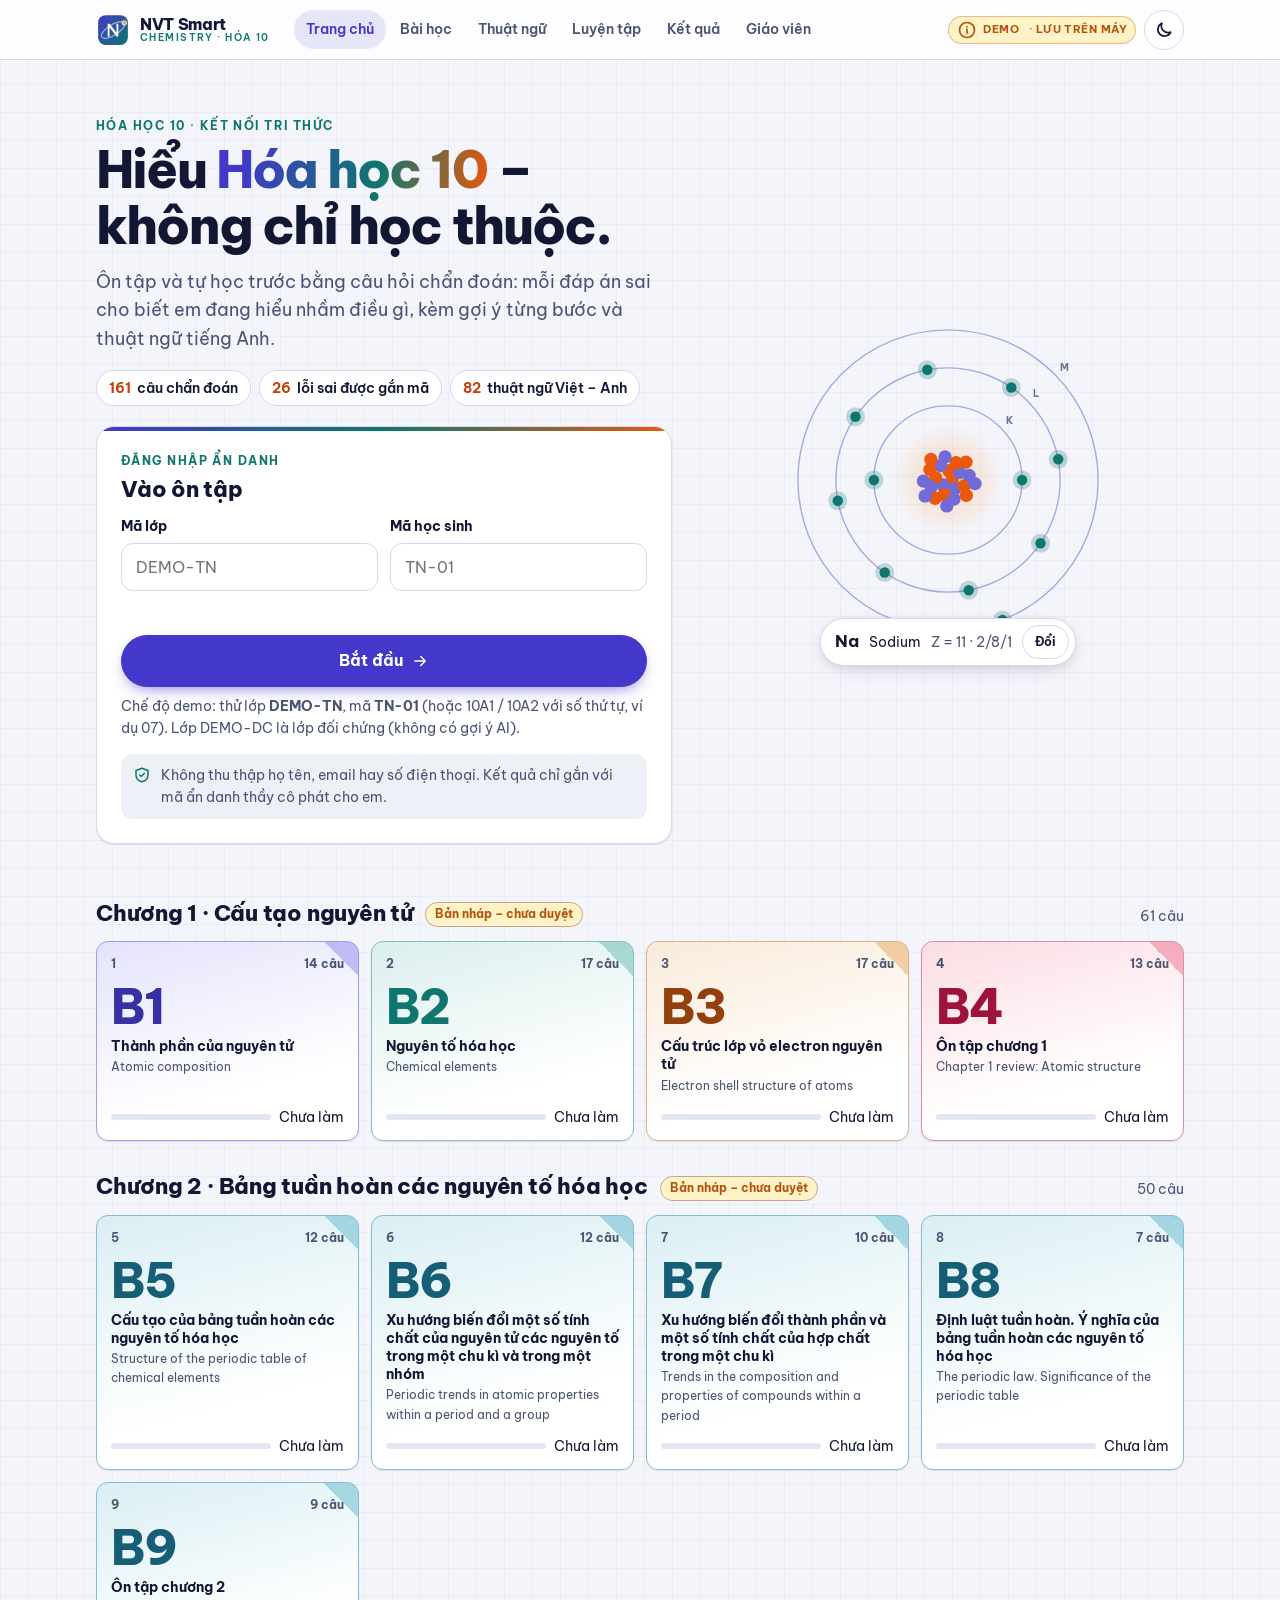
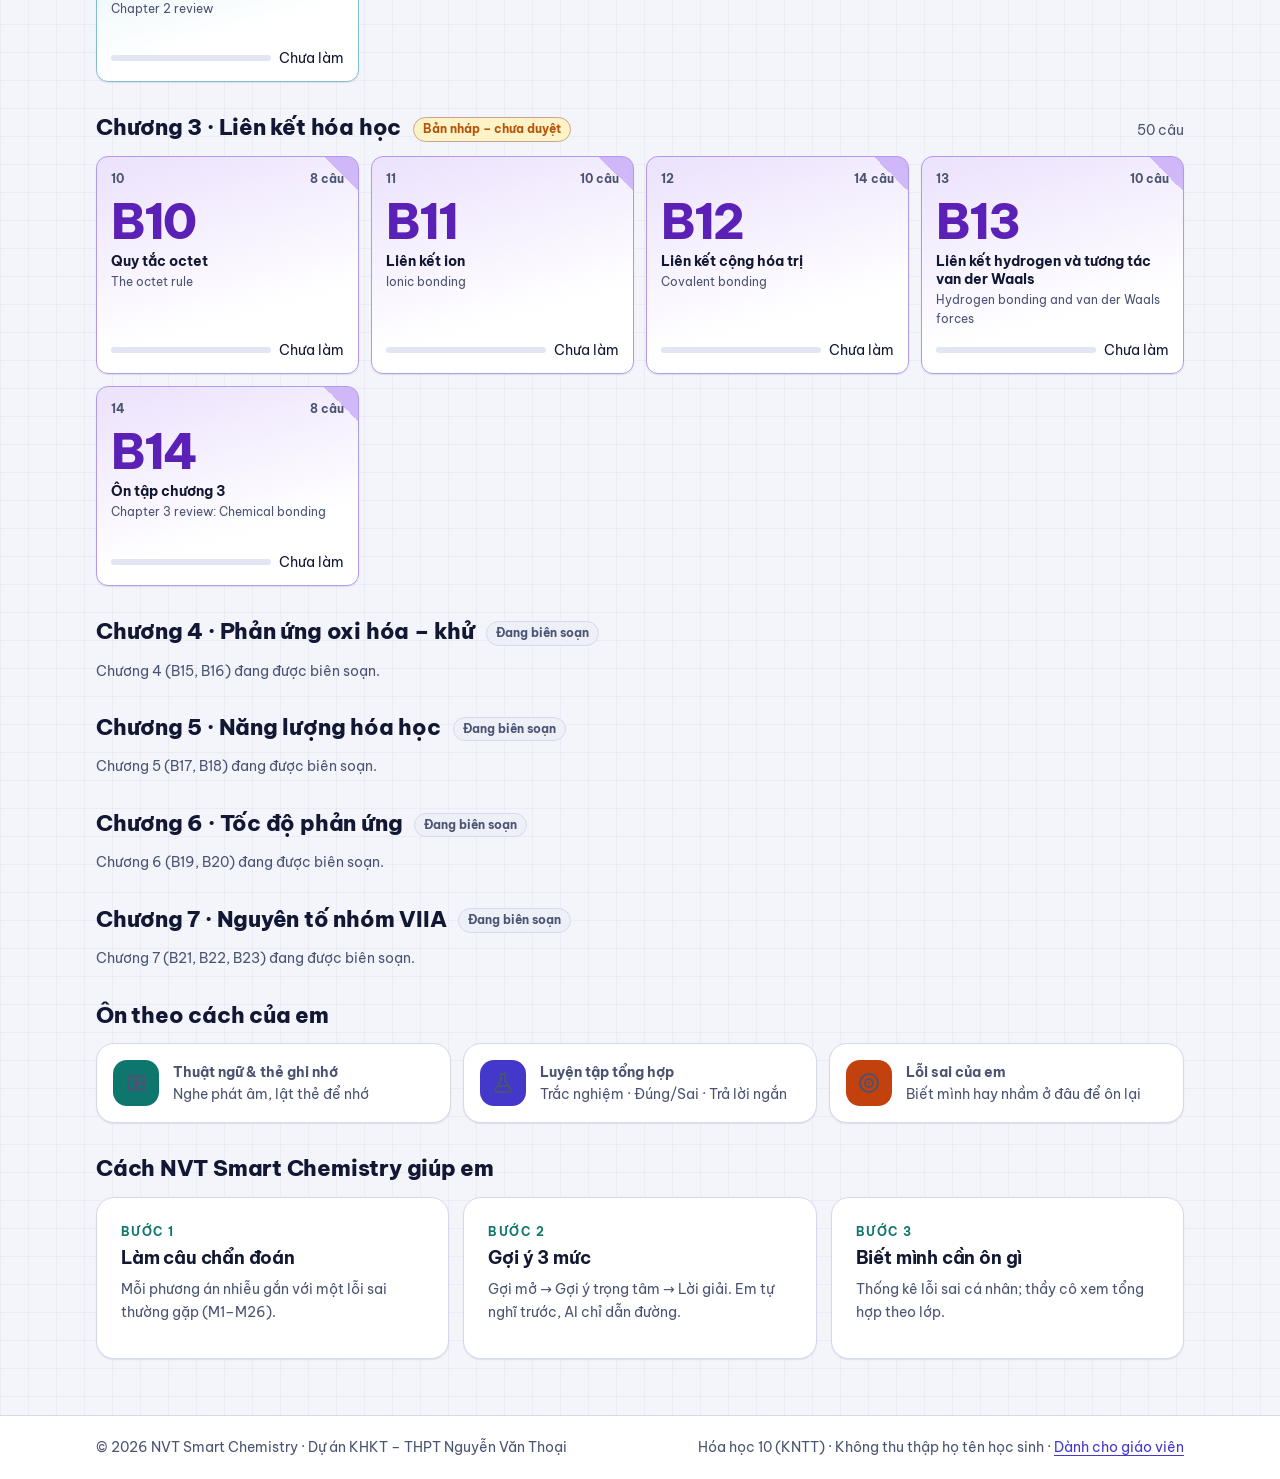
==== commit bf4149a1: "Hoàn thiện nội dung Chương 1–3, hỗ trợ dữ liệu nhiều chương - Chương 1: 61 câu, yêu cầu cần đạt, ví " ====
--- a/web/index.html
+++ b/web/index.html
@@ -3,8 +3,8 @@
 <head>
   <meta charset="utf-8">
   <meta name="viewport" content="width=device-width, initial-scale=1, viewport-fit=cover">
-  <title>NVT Smart Chemistry – Ôn tập Hóa 10: Cấu tạo nguyên tử</title>
-  <meta name="description" content="Ôn tập Hóa học 10, Chương 1 Cấu tạo nguyên tử (KNTT) với câu hỏi chẩn đoán lỗi sai, thuật ngữ Việt–Anh và gợi ý AI 3 mức.">
+  <title>NVT Smart Chemistry – Ôn tập và tự học Hóa học 10</title>
+  <meta name="description" content="Ôn tập và tự học Hóa học 10 (KNTT) với câu hỏi chẩn đoán lỗi sai, thuật ngữ Việt–Anh và gợi ý AI 3 mức.">
   <meta name="theme-color" content="#4338CA">
   <link rel="icon" href="assets/favicon.svg" type="image/svg+xml">
   <link rel="preconnect" href="https://fonts.googleapis.com">
--- a/web/css/style.css
+++ b/web/css/style.css
@@ -42,6 +42,8 @@
   --g-B2: #0D9488; --g-B2-ink: #0F766E;
   --g-B3: #D97706; --g-B3-ink: #92400E;
   --g-B4: #E11D48; --g-B4-ink: #9F1239;
+  /* bài B5–B23: màu theo chương */
+  --g-C2: #0891B2; --g-C2-ink: #155E75; --g-C3: #7C3AED; --g-C3-ink: #5B21B6; --g-C4: #DC2626; --g-C4-ink: #991B1B; --g-C5: #EA580C; --g-C5-ink: #9A3412; --g-C6: #16A34A; --g-C6-ink: #166534; --g-C7: #A16207; --g-C7-ink: #713F12;
 
   /* misconception badge lightness (hue đặt theo từng mã) */
   --mb-ink-l: 28%;  --mb-bg-l: 95%;  --mb-bd-l: 78%;  --mb-sat: 70%;
@@ -80,6 +82,7 @@
     --g-B2: #2DD4BF; --g-B2-ink: #99F6E4;
     --g-B3: #FBBF24; --g-B3-ink: #FDE68A;
     --g-B4: #FB7185; --g-B4-ink: #FECDD3;
+    --g-C2: #22D3EE; --g-C2-ink: #A5F3FC; --g-C3: #A78BFA; --g-C3-ink: #DDD6FE; --g-C4: #F87171; --g-C4-ink: #FECACA; --g-C5: #FB923C; --g-C5-ink: #FED7AA; --g-C6: #4ADE80; --g-C6-ink: #BBF7D0; --g-C7: #FACC15; --g-C7-ink: #FEF08A;
     --mb-ink-l: 80%; --mb-bg-l: 17%; --mb-bd-l: 38%; --mb-sat: 60%;
     --shadow-1: 0 1px 2px rgba(0, 0, 0, .4);
     --shadow-2: 0 8px 24px -8px rgba(0, 0, 0, .6);
@@ -102,6 +105,7 @@
   --g-B2: #2DD4BF; --g-B2-ink: #99F6E4;
   --g-B3: #FBBF24; --g-B3-ink: #FDE68A;
   --g-B4: #FB7185; --g-B4-ink: #FECDD3;
+  --g-C2: #22D3EE; --g-C2-ink: #A5F3FC; --g-C3: #A78BFA; --g-C3-ink: #DDD6FE; --g-C4: #F87171; --g-C4-ink: #FECACA; --g-C5: #FB923C; --g-C5-ink: #FED7AA; --g-C6: #4ADE80; --g-C6-ink: #BBF7D0; --g-C7: #FACC15; --g-C7-ink: #FEF08A;
   --mb-ink-l: 80%; --mb-bg-l: 17%; --mb-bd-l: 38%; --mb-sat: 60%;
   --shadow-1: 0 1px 2px rgba(0, 0, 0, .4);
   --shadow-2: 0 8px 24px -8px rgba(0, 0, 0, .6);
@@ -246,6 +250,7 @@
 .section-head .spacer + a { font-weight: 700; font-size: var(--fs-sm); }
 
 .badge { display: inline-flex; align-items: center; gap: 4px; font-size: var(--fs-xs); font-weight: 700; padding: 3px 9px; border-radius: 999px; background: var(--surface-2); color: var(--text-muted); border: 1px solid var(--border); white-space: nowrap; line-height: 1.4; }
+.badge--warn { background: var(--warning-soft); color: var(--warning); border-color: color-mix(in srgb, var(--warning) 40%, var(--border)); }
 .badge-unreviewed { background: var(--warning-soft); color: var(--warning); border-color: color-mix(in srgb, var(--warning) 40%, transparent); }
 .badge-demo { background: var(--warning-soft); color: var(--warning); border-color: color-mix(in srgb, var(--warning) 40%, transparent); }
 .badge-ai { background: var(--accent-soft); color: var(--accent-ink); border-color: color-mix(in srgb, var(--accent) 35%, transparent); }
@@ -332,6 +337,12 @@
 .etile[data-lesson="B3"], [data-lesson="B3"] { --g: var(--g-B3); --g-ink: var(--g-B3-ink); }
 .etile[data-lesson="B4"], [data-lesson="B4"] { --g: var(--g-B4); --g-ink: var(--g-B4-ink); }
 [data-lesson="B1"] { --g: var(--g-B1); --g-ink: var(--g-B1-ink); }
+[data-lesson="B5"], [data-lesson="B6"], [data-lesson="B7"], [data-lesson="B8"], [data-lesson="B9"] { --g: var(--g-C2); --g-ink: var(--g-C2-ink); }
+[data-lesson="B10"], [data-lesson="B11"], [data-lesson="B12"], [data-lesson="B13"], [data-lesson="B14"] { --g: var(--g-C3); --g-ink: var(--g-C3-ink); }
+[data-lesson="B15"], [data-lesson="B16"] { --g: var(--g-C4); --g-ink: var(--g-C4-ink); }
+[data-lesson="B17"], [data-lesson="B18"] { --g: var(--g-C5); --g-ink: var(--g-C5-ink); }
+[data-lesson="B19"], [data-lesson="B20"] { --g: var(--g-C6); --g-ink: var(--g-C6-ink); }
+[data-lesson="B21"], [data-lesson="B22"], [data-lesson="B23"] { --g: var(--g-C7); --g-ink: var(--g-C7-ink); }
 .mini-bar { flex: 1; height: 6px; border-radius: 99px; background: var(--surface-3); overflow: hidden; }
 .mini-bar > i { display: block; height: 100%; background: var(--g, var(--primary)); border-radius: inherit; transition: width .6s var(--ease); }
 
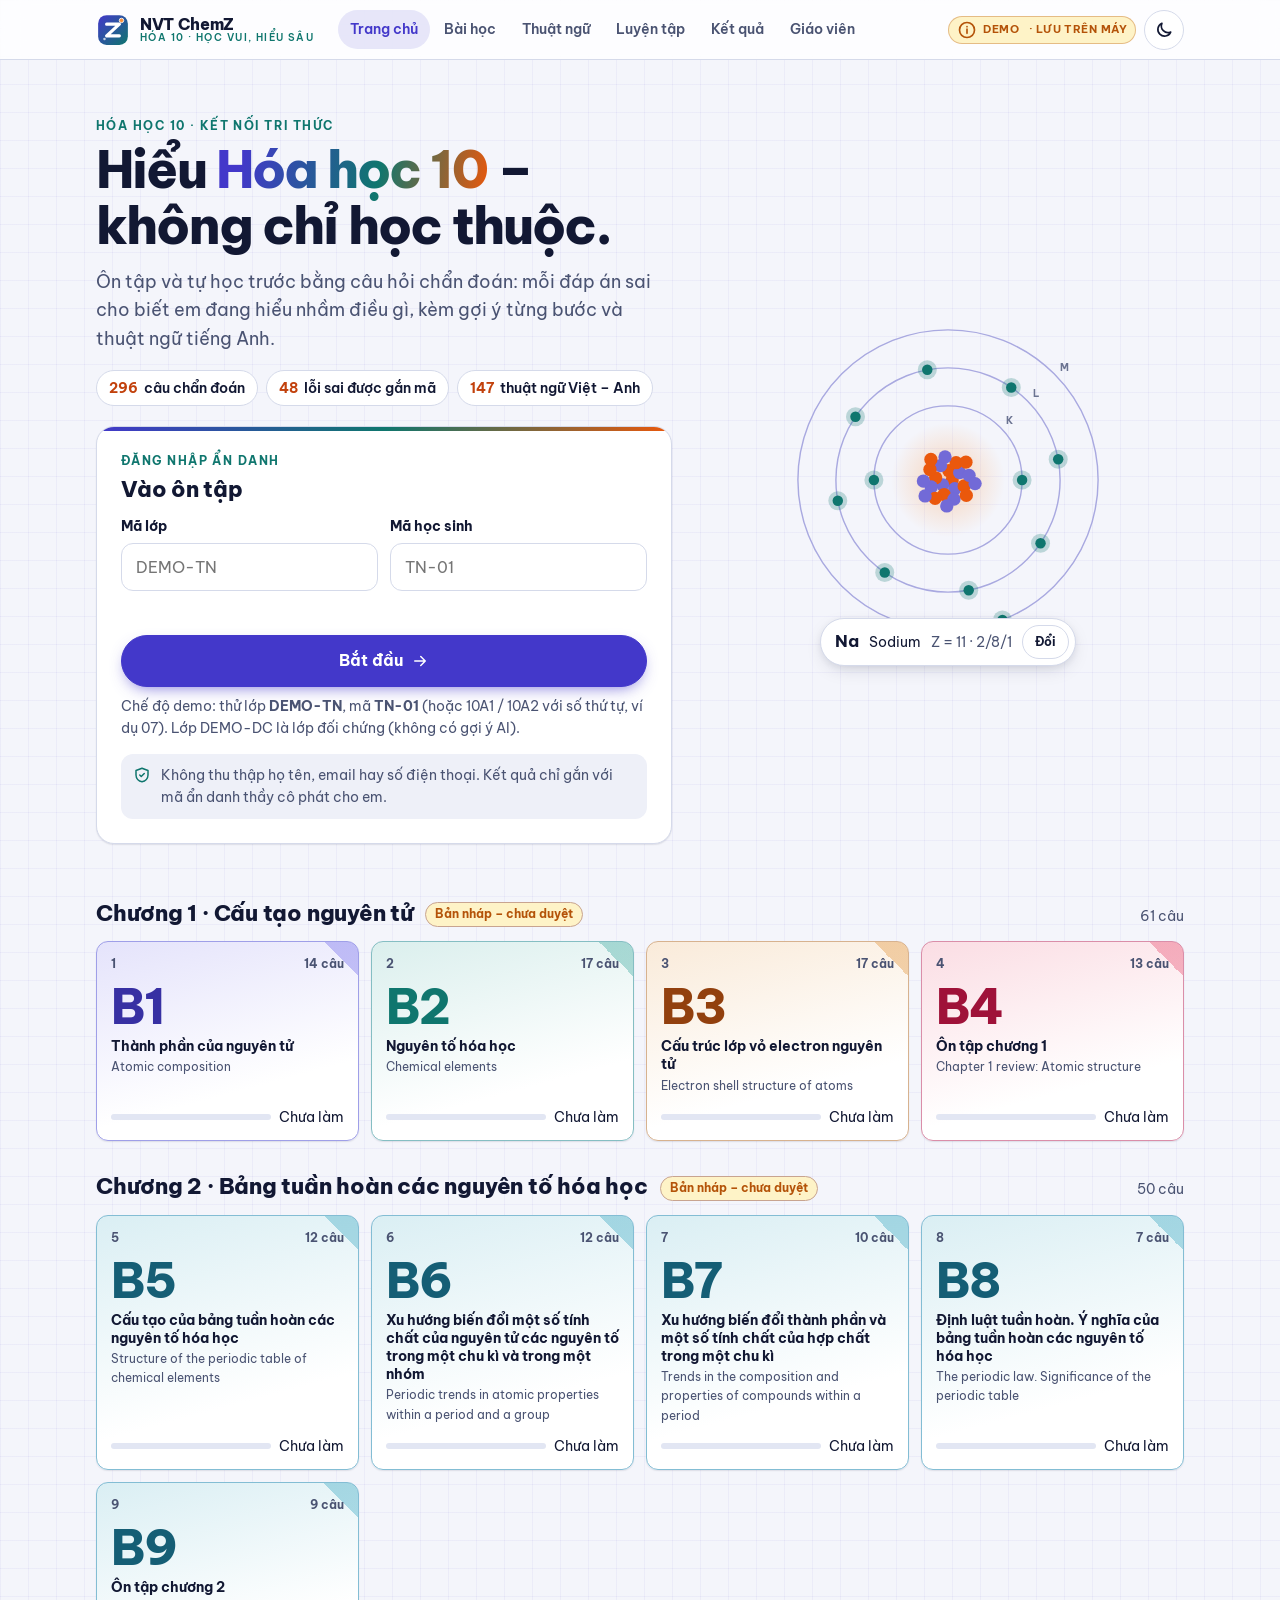
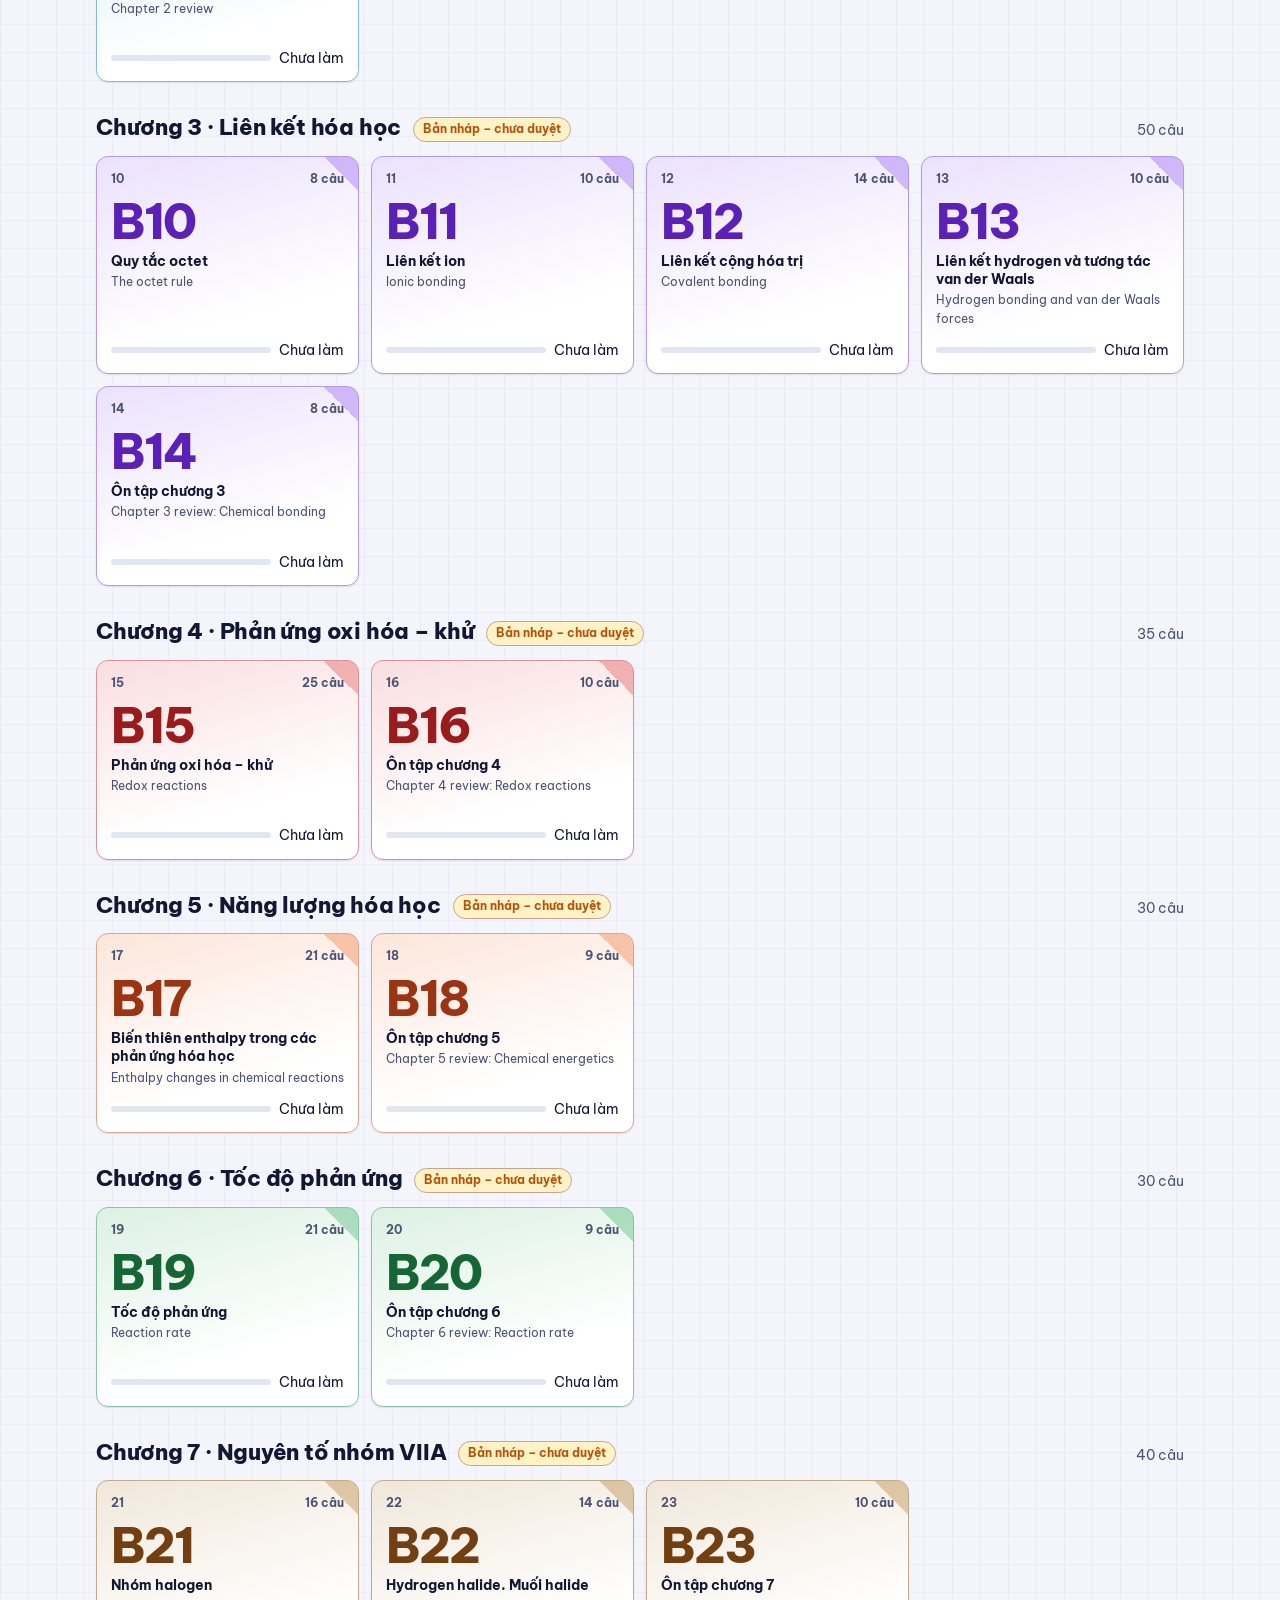
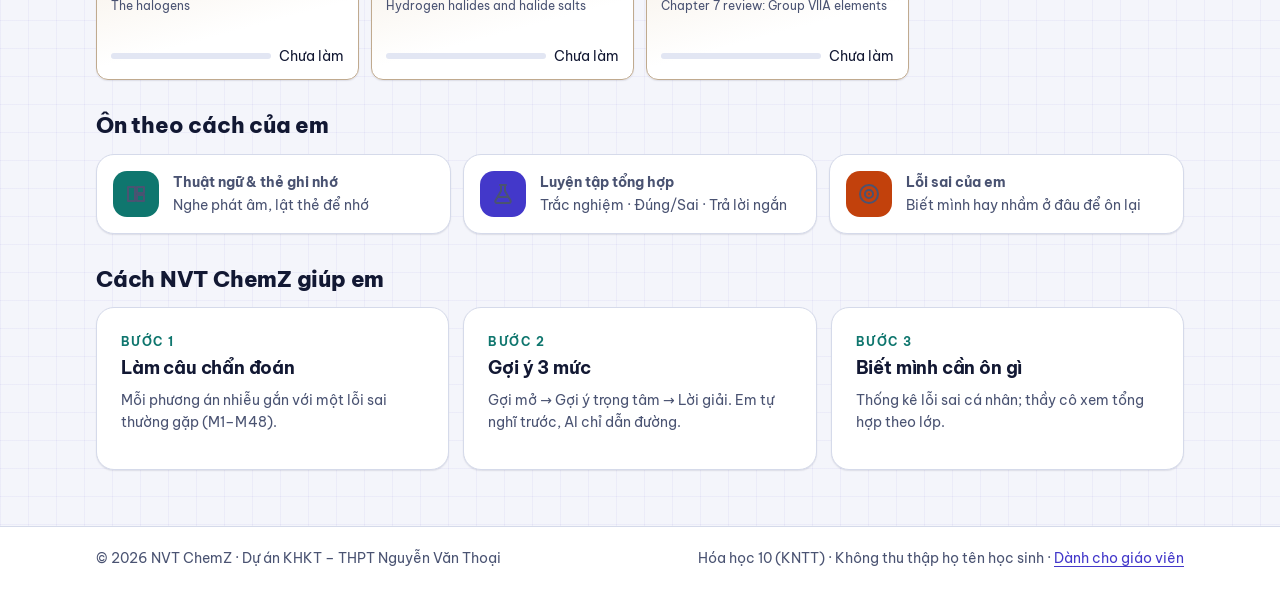
==== commit 1a2e913d: "Đổi tên dự án thành NVT ChemZ, logo mới, chuyển triển khai sang Vercel - Đổi tên thương hiệu trong w" ====
--- a/web/index.html
+++ b/web/index.html
@@ -3,7 +3,7 @@
 <head>
   <meta charset="utf-8">
   <meta name="viewport" content="width=device-width, initial-scale=1, viewport-fit=cover">
-  <title>NVT Smart Chemistry – Ôn tập và tự học Hóa học 10</title>
+  <title>NVT ChemZ – Ôn tập và tự học Hóa học 10</title>
   <meta name="description" content="Ôn tập và tự học Hóa học 10 (KNTT) với câu hỏi chẩn đoán lỗi sai, thuật ngữ Việt–Anh và gợi ý AI 3 mức.">
   <meta name="theme-color" content="#4338CA">
   <link rel="icon" href="assets/favicon.svg" type="image/svg+xml">
--- a/web/css/style.css
+++ b/web/css/style.css
@@ -1,5 +1,5 @@
 /* =========================================================
-   NVT Smart Chemistry — design system (tokens + components)
+   NVT ChemZ — design system (tokens + components)
    Mobile-first. Light + dark (prefers-color-scheme + manual toggle).
    Xem docs/design/DESIGN_SYSTEM.md
    ========================================================= */
